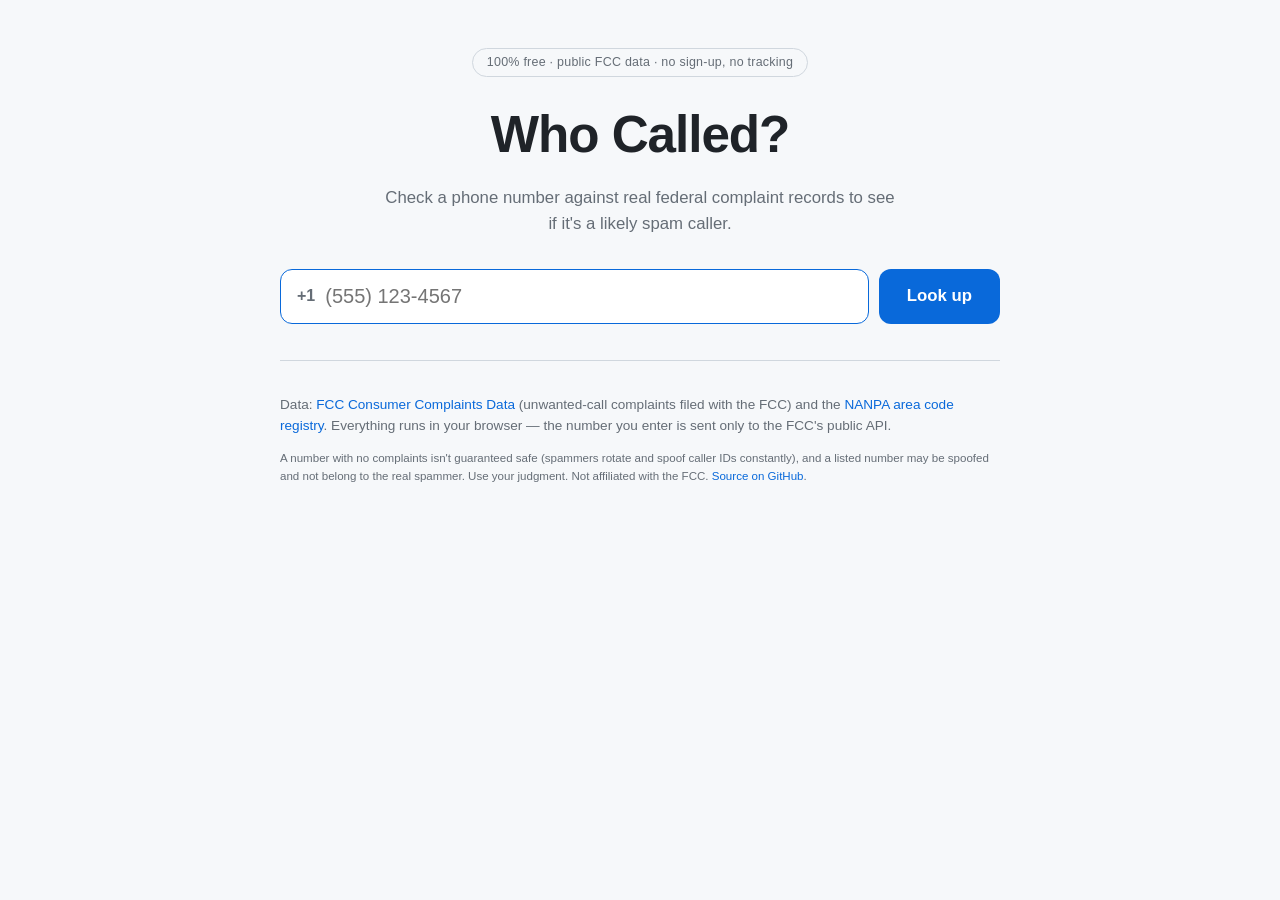
==== index.html @ 165c61d0 "Free spam-call lookup tool using public FCC complaint data Static site: checks a phone number agains" ====
<!DOCTYPE html>
<html lang="en">
<head>
  <meta charset="UTF-8">
  <meta name="viewport" content="width=device-width, initial-scale=1.0">
  <title>Who Called? — Free Spam Call Lookup</title>
  <meta name="description" content="Free reverse phone spam lookup using public FCC complaint records. No paywall, no sign-up, no tracking.">
  <link rel="icon" href="data:image/svg+xml,<svg xmlns=%22http://www.w3.org/2000/svg%22 viewBox=%220 0 100 100%22><text y=%22.9em%22 font-size=%2290%22>📵</text></svg>">
  <link rel="stylesheet" href="css/style.css">
</head>
<body>
  <main class="container">
    <header class="hero">
      <div class="badge">100% free &middot; public FCC data &middot; no sign-up, no tracking</div>
      <h1>Who Called?</h1>
      <p class="tagline">Check a phone number against real federal complaint records to see if it's a likely spam caller.</p>
    </header>

    <form id="lookup-form" class="lookup" autocomplete="off">
      <div class="input-wrap">
        <span class="flag">+1</span>
        <input id="phone-input" type="tel" inputmode="tel" placeholder="(555) 123-4567"
               aria-label="Phone number to look up" maxlength="18" autofocus>
      </div>
      <button type="submit" id="lookup-btn">Look&nbsp;up</button>
    </form>
    <p id="input-error" class="input-error" role="alert" hidden></p>

    <section id="results" hidden>
      <div id="verdict" class="verdict">
        <div class="verdict-icon" id="verdict-icon"></div>
        <div class="verdict-text">
          <h2 id="verdict-title"></h2>
          <p id="verdict-sub"></p>
        </div>
      </div>

      <div class="cards">
        <div class="card" id="card-number">
          <h3>Number info</h3>
          <dl id="number-info"></dl>
        </div>
        <div class="card" id="card-stats">
          <h3>Complaint summary</h3>
          <dl id="complaint-stats"></dl>
        </div>
      </div>

      <div class="card" id="card-chart" hidden>
        <h3>Complaints by year</h3>
        <div id="year-chart" class="year-chart" role="img" aria-label="Bar chart of complaints per year"></div>
      </div>

      <div class="card" id="card-list" hidden>
        <h3>Most recent complaints <span id="list-note" class="muted"></span></h3>
        <div class="table-wrap">
          <table id="complaint-table">
            <thead>
              <tr><th>Date</th><th>Type</th><th>Method</th><th>Reported from</th></tr>
            </thead>
            <tbody></tbody>
          </table>
        </div>
      </div>

      <div class="card actions">
        <h3>Dig deeper / fight back</h3>
        <div class="action-links" id="action-links"></div>
      </div>
    </section>

    <div id="loading" class="loading" hidden>
      <div class="spinner"></div>
      <p>Checking federal complaint records…</p>
    </div>

    <footer>
      <p>
        Data: <a href="https://opendata.fcc.gov/Consumer/CGB-Consumer-Complaints-Data/vakf-fz8e" target="_blank" rel="noopener">FCC Consumer Complaints Data</a>
        (unwanted-call complaints filed with the FCC) and the
        <a href="https://reports.nanpa.com/" target="_blank" rel="noopener">NANPA area code registry</a>.
        Everything runs in your browser — the number you enter is sent only to the FCC's public API.
      </p>
      <p class="muted">
        A number with no complaints isn't guaranteed safe (spammers rotate and spoof caller IDs constantly),
        and a listed number may be spoofed and not belong to the real spammer. Use your judgment.
        Not affiliated with the FCC. <a href="https://github.com/DrCaiola/spam-call-lookup" target="_blank" rel="noopener">Source on GitHub</a>.
      </p>
    </footer>
  </main>

  <script src="js/app.js"></script>
</body>
</html>
---- css/style.css ----
:root {
  --bg: #0d1117;
  --bg-card: #161b22;
  --bg-input: #010409;
  --border: #30363d;
  --text: #e6edf3;
  --text-muted: #8b949e;
  --accent: #58a6ff;
  --ok: #3fb950;
  --warn: #d29922;
  --bad: #f85149;
  --radius: 12px;
  --font: -apple-system, BlinkMacSystemFont, "Segoe UI", Roboto, Helvetica, Arial, sans-serif;
}

@media (prefers-color-scheme: light) {
  :root {
    --bg: #f6f8fa;
    --bg-card: #ffffff;
    --bg-input: #ffffff;
    --border: #d0d7de;
    --text: #1f2328;
    --text-muted: #656d76;
    --accent: #0969da;
    --ok: #1a7f37;
    --warn: #9a6700;
    --bad: #cf222e;
  }
}

* { box-sizing: border-box; }

body {
  margin: 0;
  background: var(--bg);
  color: var(--text);
  font-family: var(--font);
  line-height: 1.55;
  -webkit-font-smoothing: antialiased;
}

.container {
  max-width: 760px;
  margin: 0 auto;
  padding: 48px 20px 40px;
}

/* Hero */
.hero { text-align: center; margin-bottom: 32px; }
.badge {
  display: inline-block;
  font-size: 0.78rem;
  letter-spacing: 0.02em;
  color: var(--text-muted);
  border: 1px solid var(--border);
  border-radius: 999px;
  padding: 4px 14px;
  margin-bottom: 18px;
}
h1 {
  font-size: clamp(2.2rem, 6vw, 3.2rem);
  margin: 0 0 10px;
  letter-spacing: -0.02em;
}
.tagline {
  color: var(--text-muted);
  font-size: 1.05rem;
  max-width: 520px;
  margin: 0 auto;
}

/* Lookup form */
.lookup {
  display: flex;
  gap: 10px;
  margin-top: 8px;
}
.input-wrap {
  flex: 1;
  display: flex;
  align-items: center;
  background: var(--bg-input);
  border: 1px solid var(--border);
  border-radius: var(--radius);
  padding: 0 16px;
  transition: border-color 0.15s;
}
.input-wrap:focus-within { border-color: var(--accent); }
.flag {
  color: var(--text-muted);
  font-weight: 600;
  margin-right: 10px;
  user-select: none;
}
#phone-input {
  flex: 1;
  background: none;
  border: none;
  outline: none;
  color: var(--text);
  font-size: 1.25rem;
  padding: 15px 0;
  font-variant-numeric: tabular-nums;
  min-width: 0;
}
#lookup-btn {
  background: var(--accent);
  color: #fff;
  border: none;
  border-radius: var(--radius);
  font-size: 1.05rem;
  font-weight: 600;
  padding: 0 28px;
  cursor: pointer;
  transition: filter 0.15s;
}
#lookup-btn:hover { filter: brightness(1.12); }
#lookup-btn:disabled { opacity: 0.6; cursor: wait; }

.input-error {
  color: var(--bad);
  font-size: 0.9rem;
  margin: 10px 4px 0;
}

/* Verdict banner */
.verdict {
  display: flex;
  align-items: center;
  gap: 18px;
  border-radius: var(--radius);
  border: 1px solid var(--border);
  padding: 22px 24px;
  margin: 28px 0 18px;
}
.verdict.ok   { border-color: color-mix(in srgb, var(--ok) 55%, transparent);  background: color-mix(in srgb, var(--ok) 9%, transparent); }
.verdict.warn { border-color: color-mix(in srgb, var(--warn) 55%, transparent); background: color-mix(in srgb, var(--warn) 9%, transparent); }
.verdict.bad  { border-color: color-mix(in srgb, var(--bad) 55%, transparent);  background: color-mix(in srgb, var(--bad) 9%, transparent); }
.verdict-icon { font-size: 2.4rem; line-height: 1; }
.verdict-text h2 { margin: 0 0 4px; font-size: 1.3rem; }
.verdict-text p { margin: 0; color: var(--text-muted); font-size: 0.95rem; }

/* Cards */
.cards {
  display: grid;
  grid-template-columns: 1fr 1fr;
  gap: 18px;
}
@media (max-width: 640px) {
  .cards { grid-template-columns: 1fr; }
  .lookup { flex-direction: column; }
  #lookup-btn { padding: 14px; }
}
.card {
  background: var(--bg-card);
  border: 1px solid var(--border);
  border-radius: var(--radius);
  padding: 18px 22px;
  margin-bottom: 18px;
}
.cards .card { margin-bottom: 0; }
.cards { margin-bottom: 18px; }
.card h3 {
  margin: 0 0 12px;
  font-size: 0.85rem;
  text-transform: uppercase;
  letter-spacing: 0.06em;
  color: var(--text-muted);
}
.card dl { margin: 0; }
.card dl div {
  display: flex;
  justify-content: space-between;
  gap: 12px;
  padding: 5px 0;
  border-bottom: 1px solid color-mix(in srgb, var(--border) 45%, transparent);
}
.card dl div:last-child { border-bottom: none; }
.card dt { color: var(--text-muted); font-size: 0.92rem; }
.card dd { margin: 0; font-weight: 600; text-align: right; font-size: 0.95rem; }

/* Year chart */
.year-chart {
  display: flex;
  align-items: flex-end;
  gap: 10px;
  height: 120px;
  padding-top: 6px;
}
.year-bar {
  flex: 1;
  display: flex;
  flex-direction: column;
  justify-content: flex-end;
  align-items: center;
  gap: 6px;
  height: 100%;
  font-size: 0.75rem;
  color: var(--text-muted);
  font-variant-numeric: tabular-nums;
}
.year-bar .bar {
  width: 100%;
  max-width: 54px;
  background: var(--accent);
  border-radius: 4px 4px 0 0;
  min-height: 3px;
  opacity: 0.85;
}
.year-bar .count { font-weight: 600; color: var(--text); }

/* Complaint table */
.table-wrap { overflow-x: auto; }
table {
  width: 100%;
  border-collapse: collapse;
  font-size: 0.92rem;
}
th, td {
  text-align: left;
  padding: 8px 12px 8px 0;
  border-bottom: 1px solid color-mix(in srgb, var(--border) 45%, transparent);
  white-space: nowrap;
}
th {
  color: var(--text-muted);
  font-weight: 600;
  font-size: 0.8rem;
  text-transform: uppercase;
  letter-spacing: 0.04em;
}
tbody tr:last-child td { border-bottom: none; }

/* Action links */
.action-links { display: flex; flex-wrap: wrap; gap: 10px; }
.action-links a {
  display: inline-block;
  border: 1px solid var(--border);
  border-radius: 8px;
  padding: 8px 14px;
  color: var(--accent);
  text-decoration: none;
  font-size: 0.92rem;
  font-weight: 600;
  transition: border-color 0.15s, background 0.15s;
}
.action-links a:hover {
  border-color: var(--accent);
  background: color-mix(in srgb, var(--accent) 8%, transparent);
}

/* Loading */
.loading { text-align: center; padding: 40px 0; color: var(--text-muted); }
.spinner {
  width: 34px;
  height: 34px;
  margin: 0 auto 14px;
  border: 3px solid var(--border);
  border-top-color: var(--accent);
  border-radius: 50%;
  animation: spin 0.8s linear infinite;
}
@keyframes spin { to { transform: rotate(360deg); } }

/* Footer */
footer {
  margin-top: 36px;
  padding-top: 20px;
  border-top: 1px solid var(--border);
  font-size: 0.85rem;
  color: var(--text-muted);
}
footer a { color: var(--accent); text-decoration: none; }
footer a:hover { text-decoration: underline; }
.muted { color: var(--text-muted); font-weight: 400; font-size: 0.85em; }
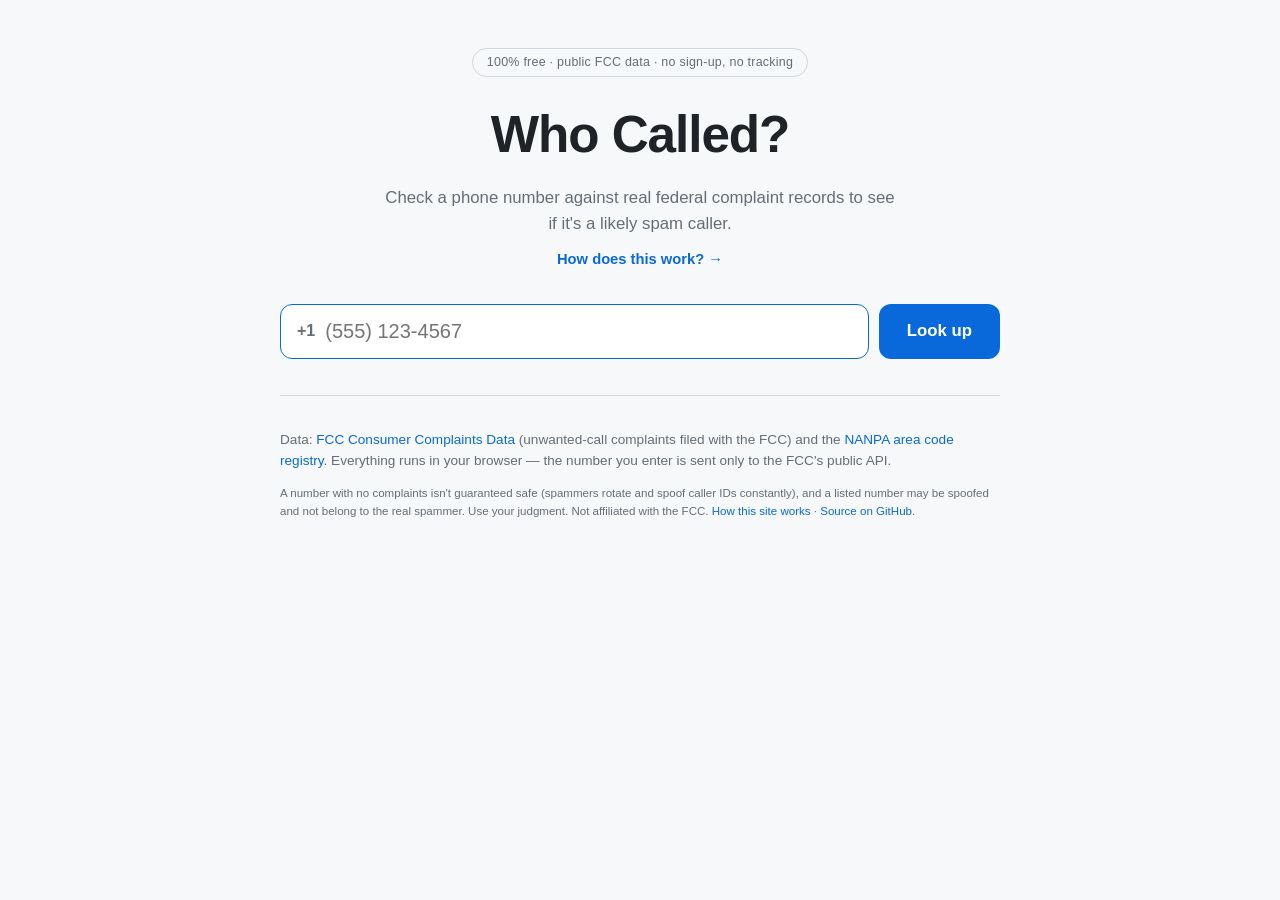
==== commit 5c17ffb8: "Add plain-language About page with interactive lookup explainer - Animated 'journey of one lookup' s" ====
--- a/index.html
+++ b/index.html
@@ -14,6 +14,7 @@
       <div class="badge">100% free &middot; public FCC data &middot; no sign-up, no tracking</div>
       <h1>Who Called?</h1>
       <p class="tagline">Check a phone number against real federal complaint records to see if it's a likely spam caller.</p>
+      <p class="hero-links"><a href="about.html">How does this work? →</a></p>
     </header>
 
     <form id="lookup-form" class="lookup" autocomplete="off">
@@ -33,6 +34,7 @@
           <h2 id="verdict-title"></h2>
           <p id="verdict-sub"></p>
         </div>
+        <button id="verdict-report" class="verdict-report" type="button" hidden>Report this caller ↓</button>
       </div>
 
       <div class="cards">
@@ -51,6 +53,12 @@
         <div id="year-chart" class="year-chart" role="img" aria-label="Bar chart of complaints per year"></div>
       </div>
 
+      <div class="card" id="card-map" hidden>
+        <h3>Where reports came from</h3>
+        <div id="state-map" class="state-map" role="img" aria-label="Tile map of US states shaded by number of complaints"></div>
+        <p class="muted map-note">Shading = complaints filed from that state about this number.</p>
+      </div>
+
       <div class="card" id="card-list" hidden>
         <h3>Most recent complaints <span id="list-note" class="muted"></span></h3>
         <div class="table-wrap">
@@ -63,8 +71,22 @@
         </div>
       </div>
 
+      <div class="card report-card" id="card-report">
+        <h3>📣 Report this caller</h3>
+        <p class="report-intro">Reports are what feed the database you just searched — every one makes the next lookup smarter and builds the enforcement case. It takes about a minute.</p>
+        <div class="report-number">
+          <span id="report-number-text" class="report-number-text"></span>
+          <button id="copy-number" class="copy-btn" type="button">Copy number</button>
+        </div>
+        <ol class="report-steps">
+          <li><strong>Robocall, spoofed caller ID, or scam?</strong> → <a id="report-fcc" href="https://consumercomplaints.fcc.gov/hc/en-us/requests/new?ticket_form_id=39744" target="_blank" rel="noopener">File with the FCC</a> (choose “Phone” → “Unwanted calls”).</li>
+          <li><strong>Telemarketer ignoring the Do Not Call list?</strong> → <a id="report-ftc" href="https://www.donotcall.gov/report.html" target="_blank" rel="noopener">Report at donotcall.gov</a> — it asks only for the number, date, and time.</li>
+          <li><strong>Then block it:</strong> iPhone — Phone app → Recents → ⓘ → “Block this Caller”. Android — Phone app → hold the number → “Block/report spam”. Or forward spam <em>texts</em> to <strong>7726</strong> (SPAM) to report to your carrier.</li>
+        </ol>
+      </div>
+
       <div class="card actions">
-        <h3>Dig deeper / fight back</h3>
+        <h3>Dig deeper</h3>
         <div class="action-links" id="action-links"></div>
       </div>
     </section>
@@ -84,7 +106,7 @@
       <p class="muted">
         A number with no complaints isn't guaranteed safe (spammers rotate and spoof caller IDs constantly),
         and a listed number may be spoofed and not belong to the real spammer. Use your judgment.
-        Not affiliated with the FCC. <a href="https://github.com/DrCaiola/spam-call-lookup" target="_blank" rel="noopener">Source on GitHub</a>.
+        Not affiliated with the FCC. <a href="about.html">How this site works</a> · <a href="https://github.com/DrCaiola/spam-call-lookup" target="_blank" rel="noopener">Source on GitHub</a>.
       </p>
     </footer>
   </main>
--- a/css/style.css
+++ b/css/style.css
@@ -68,6 +68,14 @@
   max-width: 520px;
   margin: 0 auto;
 }
+.hero-links { margin: 10px 0 0; }
+.hero-links a {
+  color: var(--accent);
+  text-decoration: none;
+  font-size: 0.92rem;
+  font-weight: 600;
+}
+.hero-links a:hover { text-decoration: underline; }
 
 /* Lookup form */
 .lookup {
@@ -209,6 +217,90 @@
 }
 .year-bar .count { font-weight: 600; color: var(--text); }
 
+/* State tile map */
+.state-map svg { width: 100%; height: auto; display: block; }
+.tile {
+  fill: color-mix(in srgb, var(--border) 40%, transparent);
+  stroke: var(--border);
+  stroke-width: 1;
+}
+.tile.hit { fill: var(--bad); stroke: color-mix(in srgb, var(--bad) 60%, var(--border)); }
+.tile-label {
+  fill: var(--text-muted);
+  font-size: 13px;
+  font-weight: 600;
+  text-anchor: middle;
+  pointer-events: none;
+}
+.tile-label.hit, .tile-count { fill: var(--text); }
+.tile-count {
+  font-size: 14px;
+  font-weight: 700;
+  text-anchor: middle;
+  pointer-events: none;
+  font-variant-numeric: tabular-nums;
+}
+.map-note { margin: 10px 0 0; }
+
+/* Report card */
+.report-card { border-color: color-mix(in srgb, var(--accent) 45%, var(--border)); }
+.report-intro { margin: 0 0 14px; color: var(--text-muted); font-size: 0.95rem; }
+.report-number {
+  display: flex;
+  align-items: center;
+  gap: 12px;
+  background: var(--bg-input);
+  border: 1px solid var(--border);
+  border-radius: 8px;
+  padding: 10px 14px;
+  margin-bottom: 14px;
+}
+.report-number-text {
+  font-size: 1.15rem;
+  font-weight: 700;
+  font-variant-numeric: tabular-nums;
+  flex: 1;
+  user-select: all;
+}
+.copy-btn {
+  background: var(--accent);
+  color: #fff;
+  border: none;
+  border-radius: 6px;
+  font-size: 0.88rem;
+  font-weight: 600;
+  padding: 8px 14px;
+  cursor: pointer;
+  white-space: nowrap;
+}
+.copy-btn:hover { filter: brightness(1.12); }
+.report-steps { margin: 0; padding-left: 20px; font-size: 0.95rem; }
+.report-steps li { margin-bottom: 10px; }
+.report-steps li:last-child { margin-bottom: 0; }
+.report-steps a { color: var(--accent); font-weight: 600; }
+
+/* Verdict report CTA */
+.verdict-report {
+  margin-left: auto;
+  background: var(--bad);
+  color: #fff;
+  border: none;
+  border-radius: 8px;
+  font-size: 0.92rem;
+  font-weight: 600;
+  padding: 10px 16px;
+  cursor: pointer;
+  white-space: nowrap;
+}
+.verdict-report:hover { filter: brightness(1.12); }
+.verdict.warn .verdict-report { background: var(--warn); }
+@media (max-width: 640px) {
+  .verdict { flex-wrap: wrap; }
+  .verdict-report { margin: 4px 0 0; width: 100%; }
+}
+
+.carrier-flag { color: var(--warn); font-weight: 600; font-size: 0.85em; }
+
 /* Complaint table */
 .table-wrap { overflow-x: auto; }
 table {
